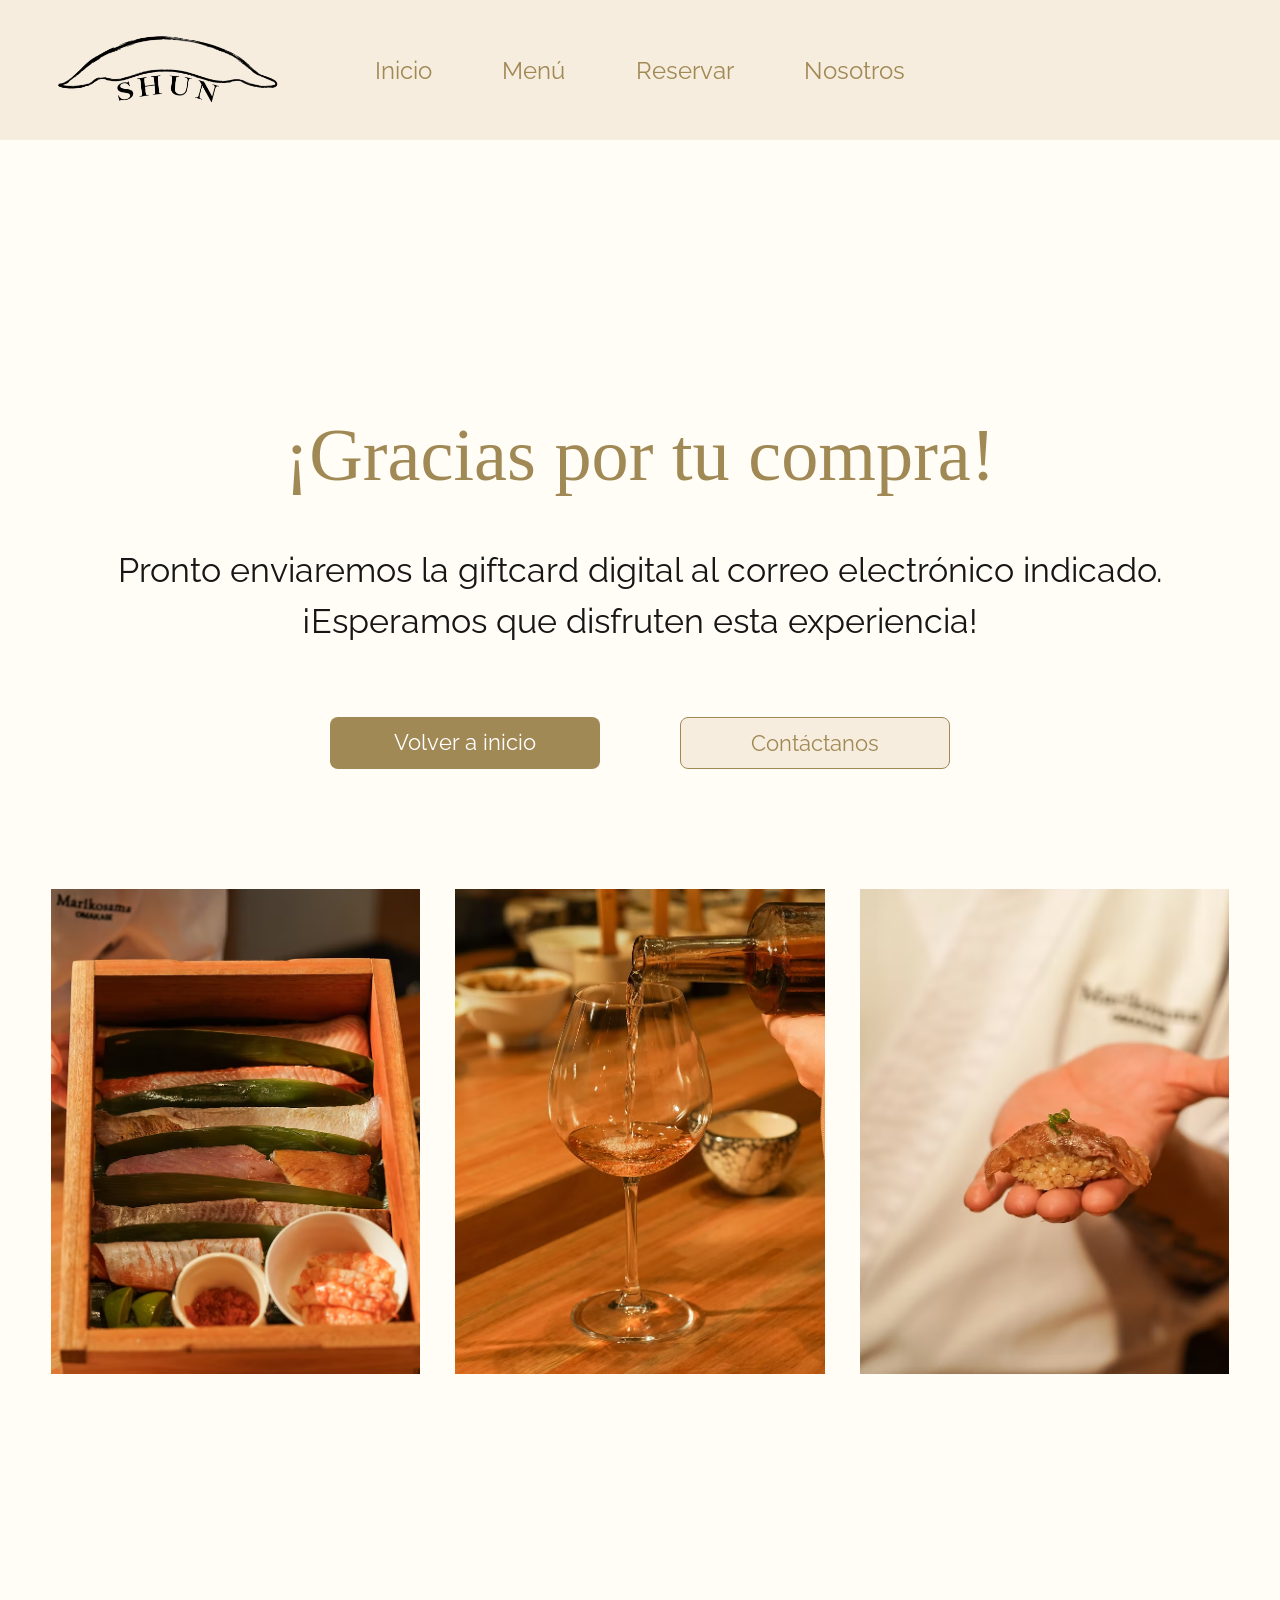
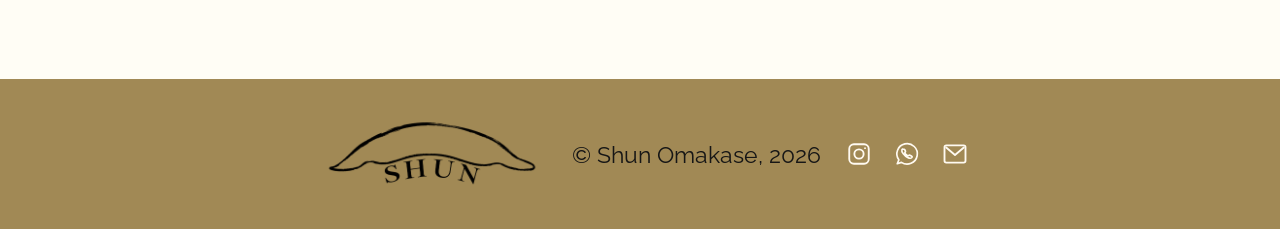
==== confirmacion-compra.html @ 1c57bcb2 "Add files via upload" ====
<!DOCTYPE html>
<html lang="es">
<head>
  <meta charset="UTF-8">
  <meta name="viewport" content="width=device-width, initial-scale=1.0">
  <title>Shun Omakase | Compra confirmada</title>
  <link rel="preconnect" href="https://fonts.googleapis.com">
  <link rel="preconnect" href="https://fonts.gstatic.com" crossorigin>
  <link href="https://fonts.googleapis.com/css2?family=Corinthia:wght@400;700&amp;family=Raleway:wght@400;500;600;700&amp;display=swap" rel="stylesheet">
  <link rel="stylesheet" href="estilos.css">
  <script src="interacciones.js" defer></script>
</head>
<body>
  <header class="encabezado-sitio">
    <div class="contenido-encabezado">
      <a class="marca" href="index.html" aria-label="Shun Omakase, ir al inicio"><img src="imagenes/logo.png" alt="Shun Omakase"></a>
      <button class="boton-menu" type="button" aria-label="Abrir menú" aria-controls="menu-principal" aria-expanded="false"><span></span><span></span><span></span></button>
      <nav class="navegacion-principal" id="menu-principal" aria-label="Navegación principal">
        <ul>
          <li><a href="index.html">Inicio</a></li>
          <li><a href="menu.html">Menú</a></li>
          <li><a href="reservar.html">Reservar</a></li>
          <li><a href="nosotros.html">Nosotros</a></li>
        </ul>
      </nav>
    </div>
  </header>

  <main>
    <section class="seccion-confirmacion" aria-labelledby="titulo-confirmacion">
      <h1 id="titulo-confirmacion">¡Gracias por tu compra!</h1>
      <p>Pronto enviaremos la giftcard digital al correo electrónico indicado.<br>¡Esperamos que disfruten esta experiencia!</p>
      <div class="acciones-confirmacion">
        <a class="boton" href="index.html">Volver a inicio</a>
        <a class="boton boton-contorno" href="index.html#contacto">Contáctanos</a>
      </div>
      <div class="galeria-confirmacion" aria-label="Imágenes de la experiencia Shun Omakase">
        <img src="imagenes/compra-1.png" alt="Selección de piezas de sushi en una caja de madera" loading="lazy">
        <img src="imagenes/compra-2.png" alt="Una bebida servida en una copa" loading="lazy">
        <img src="imagenes/compra-3.png" alt="Un itamae presenta una pieza de sushi" loading="lazy">
      </div>
    </section>
  </main>

  <footer class="pie-sitio">
    <div class="contenido-pie">
      <a href="index.html" aria-label="Shun Omakase, ir al inicio"><img class="logo-pie" src="imagenes/logo.png" alt="Shun Omakase"></a>
      <p>© Shun Omakase, 2026</p>
      <div class="enlaces-redes" aria-label="Contacto y redes">
        <span title="Instagram"><img src="imagenes/instagram.svg" alt="Instagram"></span>
        <a href="https://wa.me/541165927291" target="_blank" rel="noopener noreferrer" aria-label="Escribir por WhatsApp"><img src="imagenes/whatsapp.svg" alt=""></a>
        <a href="mailto:hola@shunomakase.com" aria-label="Enviar un correo"><img src="imagenes/correo.svg" alt=""></a>
      </div>
    </div>
  </footer>
</body>
</html>
---- estilos.css ----
/* Colores, tipografías y reglas compartidas */
:root {
  --fondo: #fffdf5;
  --fondo-encabezado: #f6edde;
  --fondo-tarjeta: #faf4e9;
  --dorado: #a18955;
  --texto-oscuro: #161616;
  --linea: #e9ddc9;
}

* { box-sizing: border-box; }
html { scroll-behavior: smooth; }
body { margin: 0; background: var(--fondo); color: var(--texto-oscuro); font-family: "Raleway", Arial, sans-serif; }
img { display: block; max-width: 100%; }
a { color: inherit; text-decoration: none; }
h1, h2, p { margin: 0; }
button, input, textarea { font: inherit; }
button { cursor: pointer; }
p { text-wrap: pretty; }
.palabra-manuscrita { color: var(--dorado); font-family: "Corinthia", cursive; font-weight: 400; }
.descripcion-celular, .texto-menu-celular, .texto-reserva-celular { display: none; }

/* Encabezado */
.encabezado-sitio { position: relative; z-index: 5; height: 140px; background: var(--fondo-encabezado); }
.contenido-encabezado { width: min(1360px, calc(100% - 80px)); height: 100%; margin: auto; display: grid; grid-template-columns: 290px 1fr 290px; align-items: center; }
.marca { display: block; width: 250px; }
.marca img { width: 100%; height: 135px; object-fit: contain; }
.navegacion-principal { grid-column: 2; }
.navegacion-principal ul { display: flex; justify-content: center; gap: clamp(32px, 5.5vw, 100px); list-style: none; padding: 0; margin: 0; }
.navegacion-principal a { color: var(--dorado); font-size: 24px; white-space: nowrap; }
.navegacion-principal a[aria-current="page"] { font-weight: 700; }
.navegacion-principal a:hover, .datos-ubicacion a:hover { text-decoration: underline; }
.boton-menu { display: none; }

/* Portadas: las cuatro imágenes conservan su proporción 1440 × 379 */
.portada-fotografica { height: min(379px, 26.32vw); display: flex; align-items: center; background-size: cover; background-repeat: no-repeat; background-position: center bottom; }
.portada-inicio { justify-content: center; background-image: url("imagenes/portada-inicio.png"); }
.portada-menu { background-image: url("imagenes/portada-menu.png"); }
.portada-reservar { justify-content: center; background-image: url("imagenes/portada-reservar.png"); }
.portada-nosotros { background-image: url("imagenes/portada-nosotros.png"); }
.portada-inicio h1, .texto-portada { color: var(--dorado); font-family: Georgia, serif; font-weight: 400; line-height: 1.15; }
.portada-inicio h1 { font-size: clamp(30px, 3.5vw, 50px); text-align: center; }
.portada-inicio .texto-pequeno { font-size: .65em; }
.resaltado { padding: 0 7px; background: var(--fondo-encabezado); -webkit-box-decoration-break: clone; box-decoration-break: clone; }
.linea-portada .resaltado { display: inline-block; padding: .02em .14em .08em; line-height: 1.05; }
.texto-portada { width: 100%; padding: 0 clamp(30px, 4.2vw, 60px); font-size: clamp(28px, 3.45vw, 50px); }
.linea-portada { display: block; margin-bottom: .18em; }
.linea-portada:last-child { margin-bottom: 0; }
.portada-reservar .texto-portada { text-align: center; }

/* Botones y recuadros compartidos */
.boton, .boton-enviar, .boton-comprar { display: inline-block; border: 0; border-radius: 8px; padding: 12px 28px; background: var(--dorado); color: #fff; text-align: center; font-size: 22px; white-space: nowrap; transition: opacity .2s; }
.boton:hover, .boton-enviar:hover, .boton-comprar:hover { opacity: .88; }
:focus-visible { outline: 3px solid #5c4625; outline-offset: 3px; }
.recuadro { display: flex; align-items: center; justify-content: space-between; gap: 26px; padding: 13px 27px; border: 1px solid #b7a27b; background: #fcf5e9; color: var(--dorado); font-size: 26px; }
.recuadro p { white-space: nowrap; }
.recuadro .boton { min-width: 210px; padding: 8px 20px; }

/* Inicio: texto y video */
.seccion-presentacion { padding: 110px clamp(24px, 5vw, 72px) 115px; border-bottom: 1px solid var(--linea); }
.distribucion-presentacion { max-width: 1190px; margin: auto; display: grid; grid-template-columns: minmax(0, 1fr) minmax(0, 575px); gap: clamp(40px, 6vw, 90px); align-items: center; }
.texto-presentacion { text-align: center; }
.texto-presentacion h2 { font-size: 36px; font-weight: 400; line-height: 1.15; }
.texto-presentacion h2 > span { display: block; }
.texto-presentacion .palabra-manuscrita { font-size: 75px; }
.texto-presentacion .palabra-manuscrita, .titulo-definicion .palabra-manuscrita, .datos-reserva .palabra-manuscrita, .invitacion-regalo .palabra-manuscrita { display: inline-block; line-height: .8; vertical-align: baseline; }
.texto-presentacion .boton { margin-top: 45px; min-width: 225px; }
.video-presentacion { display: block; width: 100%; aspect-ratio: 464 / 624; object-fit: cover; border: 2px solid #b7a27b; background: #9e775c; }

/* Inicio: definición y mapa */
.seccion-definicion { padding: 84px clamp(24px, 6vw, 90px) 76px; border-bottom: 1px solid var(--linea); text-align: center; }
.ancho-contenido { max-width: 1050px; margin: auto; }
.titulo-definicion { font: 400 37px/1.25 Georgia, serif; }
.titulo-definicion .palabra-manuscrita { font-size: 88px; }
.texto-definicion { margin-top: 30px; font-size: 20px; line-height: 1.7; }
.texto-definicion p + p { margin-top: 22px; }
.seccion-definicion .boton { margin-top: 45px; min-width: 155px; }
.seccion-ubicacion { padding: 100px clamp(24px, 6vw, 90px) 105px; }
.distribucion-ubicacion { max-width: 1080px; margin: auto; display: grid; grid-template-columns: minmax(0, 650px) minmax(260px, 1fr); align-items: center; gap: 60px; }
.distribucion-ubicacion iframe { display: block; width: 100%; aspect-ratio: 1.18; border: 1px solid #c3a36c; }
.datos-ubicacion h2 { margin-bottom: 27px; font-size: 70px; line-height: .85; white-space: nowrap; }
.datos-ubicacion p { margin: 26px 0; font-size: 18px; line-height: 1.35; }

/* Menú: tarjetas más compactas que el mockup */
.seccion-platos { padding: 70px clamp(26px, 7vw, 110px) 100px; }
.lista-platos { max-width: 1120px; margin: auto; }
.tarjeta-plato { display: grid; grid-template-columns: 220px minmax(0, 1fr); align-items: center; gap: 34px; min-height: 235px; padding: 16px 28px; margin-bottom: 24px; border: 1px solid var(--linea); border-radius: 24px; background: var(--fondo-tarjeta); }
.tarjeta-plato img { width: 220px; height: 200px; object-fit: contain; }
.tarjeta-plato p { font-size: 20px; line-height: 1.42; }
.alergenos { color: var(--dorado); font-size: .9em; }
.alergenos strong { font-weight: 700; }
.cierre-menu { max-width: 850px; margin: 70px auto 0; text-align: center; }
.cierre-menu > p { font-size: 25px; line-height: 1.45; }
.recuadro-menu { max-width: 690px; margin: 46px auto 0; }

/* Reservas */
.seccion-reserva { padding: 74px 24px 40px; }
.datos-reserva { text-align: center; }
.datos-reserva h2 { font-size: 40px; font-weight: 400; }
.datos-reserva .palabra-manuscrita { font-size: 88px; }
.datos-reserva p { font-size: 30px; line-height: 1.16; }
.datos-reserva p span, .datos-reserva .dias-reserva, .precio-reserva strong { color: var(--dorado); }
.datos-reserva .dias-reserva { margin: 20px 0 2px; font-size: 34px; font-weight: 600; }
.datos-reserva .precio-reserva { margin-top: 27px; font-size: 34px; }
.datos-reserva .incluye-reserva { font-size: 19px; }
.formulario-reserva { width: min(840px, 100%); margin: 60px auto 0; padding: 30px 42px 38px; border: 2px solid var(--linea); background: #fffaf1; }
.formulario-reserva label { display: block; margin: 9px 0 10px; color: var(--dorado); font-size: 24px; }
.formulario-reserva input, .formulario-reserva select, .formulario-reserva textarea, .formulario-giftcard input:not(.opcion-oculta), .formulario-giftcard textarea { display: block; width: 100%; border: 0; border-radius: 5px; background: #eae9e6; color: var(--texto-oscuro); }
.formulario-reserva input, .formulario-reserva select { height: 54px; padding: 10px 24px; margin-bottom: 14px; font-size: 19px; }
.formulario-reserva input[readonly] { cursor: pointer; }
.formulario-reserva .selector-fecha input { padding-right: 48px; background-image: url("imagenes/calendario.svg"); background-repeat: no-repeat; background-position: right 18px center; background-size: 21px; }
.campos-turno { display: grid; grid-template-columns: repeat(2, minmax(0, 1fr)); gap: 24px; }
.selector-fecha { position: relative; }
.calendario-reserva[hidden], .error-fecha[hidden] { display: none; }
.calendario-reserva { position: absolute; z-index: 8; top: calc(100% - 5px); left: 0; width: min(330px, calc(100vw - 64px)); padding: 16px; border: 1px solid var(--dorado); border-radius: 7px; background: var(--fondo); box-shadow: 0 8px 22px #0003; }
.cabecera-calendario { display: flex; align-items: center; justify-content: space-between; margin-bottom: 13px; color: var(--dorado); font-size: 18px; text-transform: capitalize; }
.cabecera-calendario button { width: 35px; height: 35px; border: 1px solid var(--linea); border-radius: 5px; background: var(--fondo-encabezado); color: var(--dorado); font-size: 25px; }
.cabecera-calendario button:disabled { opacity: .35; cursor: default; }
.dias-semana, .dias-calendario { display: grid; grid-template-columns: repeat(7, minmax(0, 1fr)); gap: 3px; text-align: center; }
.dias-semana { margin-bottom: 5px; color: var(--dorado); font-size: 13px; }
.dias-calendario button { aspect-ratio: 1; padding: 0; border: 1px solid transparent; border-radius: 4px; background: var(--fondo-encabezado); color: var(--texto-oscuro); font-size: 15px; }
.dias-calendario button:not(:disabled):hover, .dias-calendario button[aria-pressed="true"] { background: var(--dorado); color: #fff; }
.dias-calendario button:disabled { background: transparent; color: #aaa; cursor: default; }
.ayuda-oculta { position: absolute; width: 1px; height: 1px; padding: 0; margin: -1px; overflow: hidden; clip: rect(0, 0, 0, 0); white-space: nowrap; border: 0; }
.error-fecha { margin: 4px 0 10px; color: #953b32; font-size: 15px; }
.formulario-reserva textarea { min-height: 180px; padding: 12px 24px; font-size: 19px; resize: vertical; }
.ayuda-restricciones { margin-top: 8px; color: var(--dorado); font-size: 16px; }
input::placeholder, textarea::placeholder { color: #99999c; font-style: italic; }
.boton-enviar { display: block; min-width: 210px; margin: 34px auto 0; cursor: pointer; }
.notas-reserva { padding: 45px 24px 65px; }
.contenido-notas { max-width: 900px; margin: auto; }
.contenido-notas h2 { margin-bottom: 25px; color: var(--dorado); font-size: 36px; font-weight: 500; }
.contenido-notas ul { padding-left: 32px; margin: 0; font-size: 26px; line-height: 1.55; }
.contenido-notas li { margin-bottom: 8px; }
.contenido-notas li span { color: var(--dorado); }
.invitacion-regalo { padding: 100px 24px 150px; border-top: 1px solid var(--linea); text-align: center; }
.invitacion-regalo h2 { font-size: 36px; font-weight: 400; }
.invitacion-regalo .palabra-manuscrita { font-size: 77px; }
.invitacion-regalo p { margin: 24px 0 54px; font-size: 29px; }

/* Nuestro staff */
.seccion-equipo { padding: 75px clamp(28px, 7vw, 100px) 80px; }
.contenido-equipo { max-width: 1060px; margin: auto; }
.integrante-equipo { display: grid; grid-template-columns: 280px minmax(0, 1fr); gap: 32px; align-items: center; margin-bottom: 65px; }
.integrante-equipo img { width: 280px; height: 280px; border: 3px solid var(--dorado); border-radius: 50%; object-fit: cover; object-position: center 28%; }
.integrante-equipo h2 { color: var(--dorado); font-size: 27px; font-weight: 700; }
.integrante-equipo h2 small { font-size: 21px; font-weight: 500; }
.integrante-equipo p { font-size: 21px; line-height: 1.36; }
.recuadro-equipo { max-width: 606px; margin: 0 auto; }

/* Gift cards digitales */
.seccion-giftcards { padding: 140px clamp(25px, 5vw, 70px) 138px; }
.distribucion-giftcards { max-width: 1250px; margin: auto; display: grid; grid-template-columns: minmax(0, .44fr) minmax(0, .56fr); align-items: stretch; gap: 32px; }
.foto-giftcard { width: 100%; height: 100%; max-height: 1280px; object-fit: cover; object-position: center center; border: 2px solid #b7a27b; }
.contenido-giftcard h1 { margin-bottom: 34px; font-size: 36px; font-weight: 400; line-height: 1.15; text-wrap: pretty; }
.formulario-giftcard fieldset { min-width: 0; padding: 0; border: 0; }
.formulario-giftcard legend, .formulario-giftcard > label, .campos-entrega label { display: block; margin-bottom: 15px; color: var(--dorado); font: 400 31px/1.15 Georgia, serif; }
.grupo-opciones { margin: 0 0 45px; }
.opciones-valor, .opciones-destinatario { display: flex; flex-wrap: wrap; gap: 16px 22px; }
.opciones-valor label, .opciones-destinatario label { display: inline-flex; min-height: 58px; align-items: center; justify-content: center; padding: 9px 22px; border: 1px solid var(--dorado); background: var(--fondo-encabezado); font-size: 23px; text-align: center; cursor: pointer; }
.opciones-destinatario label { min-width: 260px; }
.opcion-oculta { position: absolute; width: 1px; height: 1px; overflow: hidden; clip-path: inset(50%); }
.opcion-oculta:checked + label { background: var(--dorado); color: #fff; }
.opcion-oculta:focus-visible + label { outline: 3px solid #5c4625; outline-offset: 3px; }
.formulario-giftcard > label { margin-top: 42px; }
.formulario-giftcard input:not(.opcion-oculta) { height: 54px; padding: 10px 25px; font-size: 20px; }
.campos-entrega { display: grid; grid-template-columns: 1fr 1fr; gap: 38px; margin-top: 54px; }
.campos-entrega input { max-width: 260px; }
.formulario-giftcard textarea { min-height: 156px; padding: 16px 25px; font-size: 20px; resize: vertical; }
.aclaracion-giftcard { margin: 13px 0 27px; font-size: 18px; }
.boton-comprar { width: 100%; cursor: pointer; }

/* Pantallas de confirmación */
.seccion-confirmacion { max-width: 1330px; margin: auto; padding: 275px clamp(25px, 4vw, 60px) 305px; text-align: center; }
.seccion-confirmacion h1 { color: var(--dorado); font: 400 clamp(50px, 5.8vw, 82px)/1.1 Georgia, serif; }
.seccion-confirmacion > p { margin: 48px 0 0; font-size: 34px; line-height: 1.5; }
.acciones-confirmacion { display: flex; justify-content: center; flex-wrap: wrap; gap: 80px; margin-top: 200px; }
.seccion-confirmacion > p + .acciones-confirmacion { margin-top: 70px; }
.acciones-confirmacion .boton { min-width: 270px; }
.boton-contorno { border: 1px solid var(--dorado); background: var(--fondo-encabezado); color: var(--dorado); }
.galeria-confirmacion { display: grid; grid-template-columns: repeat(3, minmax(0, 1fr)); gap: 35px; max-width: 1240px; margin: 120px auto 0; }
.galeria-confirmacion img { width: 100%; aspect-ratio: 0.76; object-fit: cover; }

/* Pie de página */
.pie-sitio { background: var(--dorado); }
.contenido-pie { min-height: 140px; padding: 16px 25px; display: flex; justify-content: center; align-items: center; gap: 25px; }
.logo-pie { width: 235px; }
.contenido-pie p { white-space: nowrap; font-size: 23px; }
.enlaces-redes { display: flex; align-items: center; gap: 22px; }
.enlaces-redes img { width: 26px; height: 26px; }

@media (max-width: 1100px) {
  .contenido-encabezado { width: calc(100% - 48px); grid-template-columns: 210px 1fr; }
  .marca { width: 200px; }
  .navegacion-principal ul { gap: clamp(20px, 4vw, 42px); }
  .navegacion-principal a { font-size: 20px; }
  .texto-presentacion h2 { font-size: 29px; }
  .texto-presentacion .palabra-manuscrita { font-size: 60px; }
  .distribucion-ubicacion { grid-template-columns: 1fr 1fr; gap: 35px; }
  .datos-ubicacion h2 { font-size: 55px; }
  .tarjeta-plato { grid-template-columns: 185px minmax(0, 1fr); }
  .tarjeta-plato img { width: 185px; height: 170px; }
  .tarjeta-plato p { font-size: 18px; }
  .integrante-equipo { grid-template-columns: 235px minmax(0, 1fr); gap: 26px; }
  .integrante-equipo img { width: 235px; height: 235px; }
  .integrante-equipo h2 { font-size: 23px; }
  .integrante-equipo h2 small { font-size: 18px; }
  .integrante-equipo p { font-size: 18px; }
  .formulario-giftcard legend, .formulario-giftcard > label, .campos-entrega label { font-size: 25px; }
  .opciones-valor label, .opciones-destinatario label { font-size: 18px; }
  .opciones-destinatario label { min-width: 190px; }
  .seccion-confirmacion > p { font-size: 28px; }
}

@media (max-width: 800px) {
  .encabezado-sitio { height: 64px; }
  .contenido-encabezado { width: calc(100% - 36px); display: flex; justify-content: space-between; }
  .marca { width: 126px; }
  .marca img { height: 60px; }
  .boton-menu { display: flex; flex-direction: column; justify-content: center; gap: 7px; width: 38px; height: 42px; border: 0; padding: 0; background: transparent; }
  .boton-menu span { display: block; width: 28px; height: 2px; background: var(--dorado); }
  .navegacion-principal { display: none; position: absolute; top: 64px; left: 0; width: 100%; background: var(--fondo-encabezado); box-shadow: 0 8px 16px #0002; }
  .navegacion-principal.abierto { display: block; }
  .navegacion-principal ul { display: block; }
  .navegacion-principal a { display: block; padding: 14px 20px; text-align: center; font-size: 18px; }
  .portada-fotografica { height: 210px; }
  .texto-portada { padding: 0 20px; font-size: clamp(22px, 3.55vw, 32px); }
  .portada-reservar .texto-portada { font-size: clamp(20px, 3.2vw, 28px); }
  .portada-inicio h1 { font-size: clamp(24px, 4vw, 34px); }
  .seccion-presentacion { padding: 70px 26px; }
  .distribucion-presentacion { grid-template-columns: 1fr 1fr; gap: 28px; }
  .texto-presentacion h2 { font-size: 24px; }
  .texto-presentacion .palabra-manuscrita { font-size: 50px; }
  .texto-presentacion .boton { min-width: 0; margin-top: 30px; }
  .boton { font-size: 18px; }
  .titulo-definicion { font-size: 29px; }
  .titulo-definicion .palabra-manuscrita { font-size: 66px; }
  .texto-definicion { font-size: 18px; }
  .distribucion-ubicacion { grid-template-columns: 1fr; max-width: 620px; }
  .datos-ubicacion { text-align: center; }
  .datos-ubicacion h2 { white-space: normal; }
  .tarjeta-plato { min-height: 190px; padding: 14px 22px; margin-bottom: 20px; }
  .tarjeta-plato img { height: 160px; }
  .tarjeta-plato p { font-size: 16px; }
  .cierre-menu > p { font-size: 19px; }
  .recuadro { font-size: 20px; }
  .recuadro .boton { min-width: 135px; }
  .datos-reserva h2 { font-size: 31px; }
  .datos-reserva .palabra-manuscrita { font-size: 65px; }
  .datos-reserva p { font-size: 24px; }
  .datos-reserva .dias-reserva, .datos-reserva .precio-reserva { font-size: 26px; }
  .contenido-notas h2 { font-size: 28px; }
  .contenido-notas ul { font-size: 20px; }
  .invitacion-regalo h2 { font-size: 28px; }
  .invitacion-regalo .palabra-manuscrita { font-size: 58px; }
  .invitacion-regalo p { font-size: 22px; }
  .seccion-giftcards { padding: 70px 28px; }
  .distribucion-giftcards { grid-template-columns: 1fr 1.1fr; gap: 24px; }
  .contenido-giftcard h1 { font-size: 26px; }
  .salto-escritorio { display: none; }
  .grupo-opciones { margin-bottom: 26px; }
  .formulario-giftcard > label { margin-top: 26px; }
  .opciones-valor, .opciones-destinatario { gap: 8px; }
  .opciones-valor label, .opciones-destinatario label { min-height: 42px; padding: 7px 10px; font-size: 14px; }
  .opciones-destinatario label { min-width: 0; }
  .campos-entrega { gap: 16px; margin-top: 27px; }
  .formulario-giftcard legend, .formulario-giftcard > label, .campos-entrega label { font-size: 19px; }
  .formulario-giftcard input:not(.opcion-oculta) { height: 42px; }
  .seccion-confirmacion { padding: 150px 26px 150px; }
  .acciones-confirmacion { margin-top: 100px; gap: 25px; }
  .seccion-confirmacion > p + .acciones-confirmacion { margin-top: 55px; }
  .galeria-confirmacion { gap: 18px; margin-top: 90px; }
  .acciones-confirmacion .boton { min-width: 190px; }
  .contenido-pie { min-height: 110px; }
  .logo-pie { width: 170px; }
  .contenido-pie p { font-size: 17px; }
  .enlaces-redes { gap: 12px; }
  .enlaces-redes img { width: 20px; height: 20px; }
}

@media (max-width: 700px) {
  .texto-menu-escritorio, .texto-reserva-escritorio { display: none; }
  .texto-menu-celular, .texto-reserva-celular { display: block; }
  .portada-menu { background-position: right center; }
  .portada-menu .texto-portada { max-width: 78%; }
}

@media (max-width: 600px) {
  .portada-fotografica { height: 150px; }
  .portada-inicio { background-position: center bottom; }
  .portada-menu { background-position: right bottom; }
  .portada-reservar { background-position: 40% bottom; }
  .portada-nosotros { background-position: right bottom; }
  .portada-inicio h1 { font-size: clamp(17px, 5vw, 24px); }
  .texto-portada { padding: 0 16px; font-size: clamp(14px, 3.7vw, 20px); }
  .portada-menu .texto-portada { max-width: 80%; }
  .portada-nosotros .texto-portada { font-size: clamp(12px, 3.5vw, 18px); }
  .portada-reservar .texto-portada { font-size: clamp(13px, 3.5vw, 18px); }
  .texto-menu-escritorio, .texto-reserva-escritorio, .descripcion-escritorio { display: none; }
  .texto-menu-celular, .texto-reserva-celular { display: block; }
  .descripcion-celular { display: inline; }
  .linea-portada { margin-bottom: 5px; }
  .resaltado { padding: 0 4px; }
  .seccion-presentacion { padding: 50px 25px 60px; }
  .distribucion-presentacion { grid-template-columns: 1fr; max-width: 470px; gap: 34px; }
  .texto-presentacion h2 { font-size: 25px; }
  .texto-presentacion .palabra-manuscrita { font-size: 56px; }
  .texto-presentacion .boton { margin-top: 24px; }
  .video-presentacion { width: min(100%, 390px); margin: auto; }
  .seccion-definicion { padding: 50px 26px 55px; }
  .titulo-definicion { font-size: 22px; }
  .titulo-definicion .palabra-manuscrita { font-size: 50px; }
  .texto-definicion { margin-top: 25px; font-size: 15px; line-height: 1.58; }
  .texto-definicion p + p { margin-top: 18px; }
  .seccion-definicion .boton { margin-top: 30px; }
  .seccion-ubicacion { padding: 55px 26px 70px; }
  .distribucion-ubicacion iframe { aspect-ratio: 1.25; }
  .datos-ubicacion h2 { font-size: 56px; }
  .datos-ubicacion p { margin: 15px 0; font-size: 15px; }
  .seccion-platos { padding: 45px 25px 65px; }
  .tarjeta-plato { display: flex; flex-direction: column; gap: 12px; padding: 20px 18px; min-height: 0; margin-bottom: 18px; }
  .tarjeta-plato img { width: 180px; height: 145px; }
  .tarjeta-plato p { font-size: 14px; line-height: 1.45; text-align: center; }
  .cierre-menu { margin-top: 44px; }
  .cierre-menu > p { font-size: 16px; }
  .cierre-menu > p br { display: none; }
  .recuadro { justify-content: center; gap: 12px; padding: 8px 12px; font-size: 13px; }
  .recuadro p { white-space: nowrap; }
  .recuadro .boton { min-width: 0; padding: 7px 13px; font-size: 12px; }
  .recuadro-menu { margin-top: 30px; }
  .seccion-reserva { padding: 48px 24px 20px; }
  .datos-reserva h2 { font-size: 25px; }
  .datos-reserva .palabra-manuscrita { font-size: 55px; }
  .datos-reserva p { font-size: 18px; }
  .datos-reserva .dias-reserva { margin-top: 12px; font-size: 20px; }
  .datos-reserva .precio-reserva { margin-top: 16px; font-size: 21px; }
  .datos-reserva .incluye-reserva { font-size: 12px; }
  .formulario-reserva { margin-top: 38px; padding: 21px 18px 25px; }
  .formulario-reserva label { margin: 8px 0 6px; font-size: 15px; line-height: 1.3; }
  .formulario-reserva input, .formulario-reserva select { height: 40px; padding: 8px 12px; font-size: 14px; }
  .campos-turno { grid-template-columns: 1fr; gap: 0; }
  .calendario-reserva { top: calc(100% - 5px); }
  .formulario-reserva textarea { min-height: 105px; padding: 10px 12px; font-size: 14px; }
  .ayuda-restricciones { font-size: 12px; }
  .boton-enviar { min-width: 120px; padding: 8px 20px; margin-top: 20px; font-size: 15px; }
  .notas-reserva { padding: 35px 30px 45px; }
  .contenido-notas h2 { font-size: 22px; }
  .contenido-notas ul { font-size: 15px; line-height: 1.45; }
  .invitacion-regalo { padding: 65px 25px 80px; }
  .invitacion-regalo h2 { font-size: 22px; }
  .invitacion-regalo .palabra-manuscrita { font-size: 48px; }
  .invitacion-regalo p { margin: 18px 0 30px; font-size: 17px; }
  .seccion-equipo { padding: 60px 28px 70px; }
  .integrante-equipo { display: flex; flex-direction: column; gap: 16px; margin-bottom: 45px; text-align: center; }
  .integrante-equipo img { width: 175px; height: 175px; }
  .integrante-equipo h2 { font-size: 19px; }
  .integrante-equipo h2 small { font-size: 15px; }
  .integrante-equipo p { margin-top: 8px; font-size: 14px; line-height: 1.42; }
  .integrante-equipo p br { display: none; }
  .seccion-giftcards { padding: 45px 25px 70px; }
  .distribucion-giftcards { display: block; }
  .foto-giftcard { width: min(100%, 470px); height: min(110vw, 450px); margin: 0 auto 35px; object-position: center 70%; }
  .contenido-giftcard h1 { margin-bottom: 30px; font-size: 24px; }
  .formulario-giftcard legend, .formulario-giftcard > label, .campos-entrega label { font-size: 22px; }
  .grupo-opciones { margin-bottom: 29px; }
  .opciones-valor, .opciones-destinatario { gap: 9px; }
  .opciones-valor label, .opciones-destinatario label { min-height: 42px; font-size: 14px; padding: 7px 10px; }
  .formulario-giftcard > label { margin-top: 27px; }
  .formulario-giftcard input:not(.opcion-oculta) { height: 42px; padding: 8px 13px; font-size: 15px; }
  .campos-entrega { gap: 12px; }
  .campos-entrega label { min-height: 48px; }
  .formulario-giftcard textarea { min-height: 105px; padding: 11px 13px; font-size: 15px; }
  .aclaracion-giftcard { font-size: 13px; }
  .boton-comprar { padding: 10px; font-size: 16px; }
  .seccion-confirmacion { padding: 115px 23px 125px; }
  .seccion-confirmacion h1 { font-size: clamp(34px, 8vw, 49px); }
  .seccion-confirmacion > p { margin-top: 32px; font-size: 18px; }
  .acciones-confirmacion, .seccion-confirmacion > p + .acciones-confirmacion { gap: 13px; margin-top: 70px; }
  .acciones-confirmacion .boton { min-width: 145px; padding: 10px 15px; font-size: 14px; }
  .galeria-confirmacion { grid-auto-flow: column; grid-auto-columns: min(73vw, 310px); grid-template-columns: none; gap: 14px; overflow-x: auto; margin-top: 70px; padding-bottom: 12px; scroll-snap-type: x mandatory; }
  .galeria-confirmacion img { scroll-snap-align: center; }
  .contenido-pie { min-height: 95px; gap: 10px; padding: 14px 12px; }
  .logo-pie { width: 95px; }
  .contenido-pie p { font-size: 11px; }
  .enlaces-redes { gap: 7px; }
  .enlaces-redes img { width: 14px; height: 14px; }
}

@media (max-width: 380px) {
  .portada-fotografica { height: 135px; }
  .portada-menu .texto-portada { max-width: 84%; font-size: 13px; }
  .portada-nosotros .texto-portada { font-size: 12px; }
  .recuadro { font-size: 11px; gap: 8px; }
  .recuadro .boton { font-size: 11px; padding: 6px 10px; }
  .opciones-valor label { font-size: 13px; }
  .contenido-pie { gap: 7px; }
  .logo-pie { width: 82px; }
  .contenido-pie p { font-size: 10px; }
  .enlaces-redes img { width: 12px; height: 12px; }
}
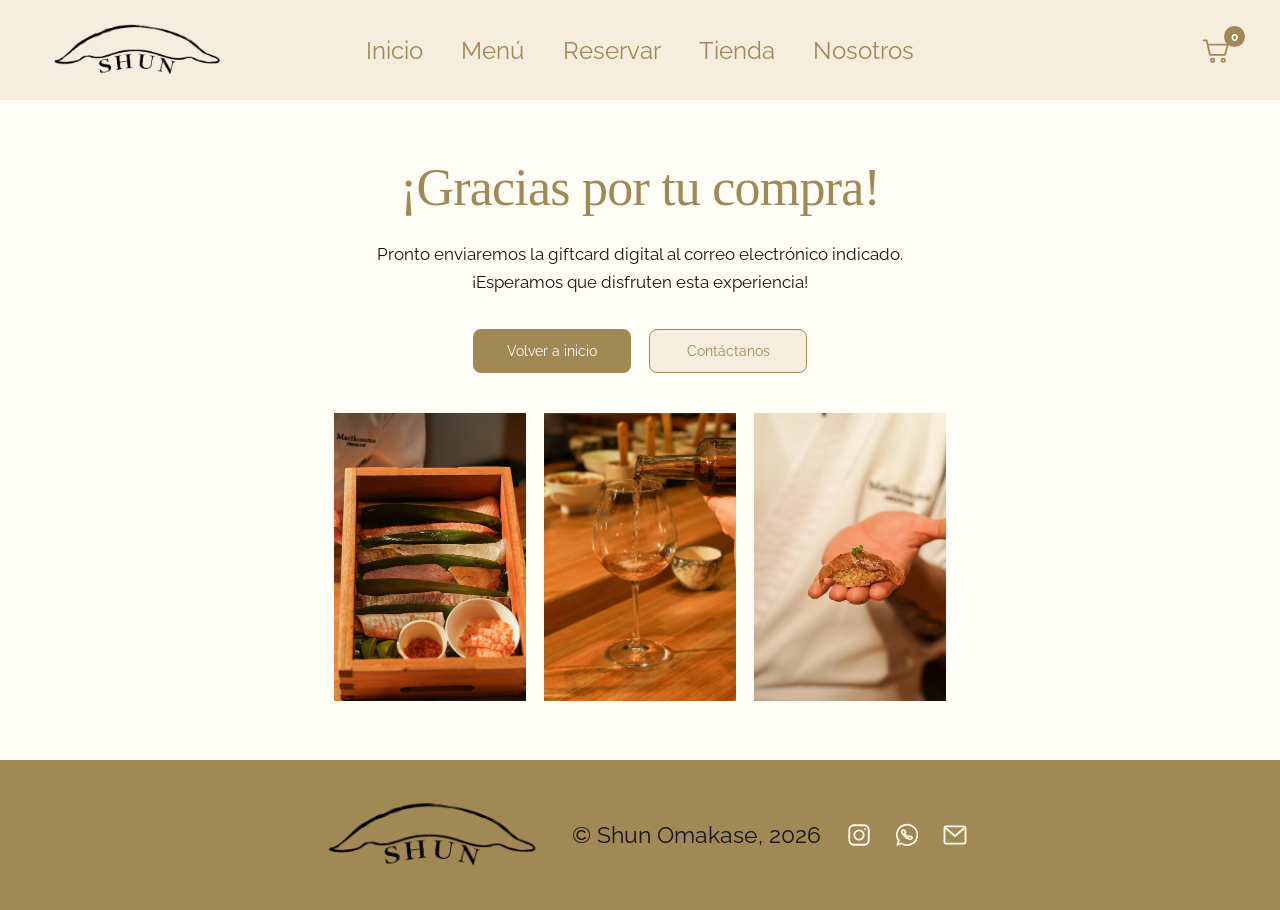
==== commit 88d287f9: "Add files via upload" ====
--- a/confirmacion-compra.html
+++ b/confirmacion-compra.html
@@ -10,34 +10,41 @@
   <link rel="stylesheet" href="estilos.css">
   <script src="interacciones.js" defer></script>
 </head>
-<body>
+<body class="pagina-confirmacion">
   <header class="encabezado-sitio">
     <div class="contenido-encabezado">
       <a class="marca" href="index.html" aria-label="Shun Omakase, ir al inicio"><img src="imagenes/logo.png" alt="Shun Omakase"></a>
-      <button class="boton-menu" type="button" aria-label="Abrir menú" aria-controls="menu-principal" aria-expanded="false"><span></span><span></span><span></span></button>
       <nav class="navegacion-principal" id="menu-principal" aria-label="Navegación principal">
         <ul>
           <li><a href="index.html">Inicio</a></li>
           <li><a href="menu.html">Menú</a></li>
           <li><a href="reservar.html">Reservar</a></li>
+          <li><a href="tienda.html">Tienda</a></li>
           <li><a href="nosotros.html">Nosotros</a></li>
         </ul>
       </nav>
+      <div class="acciones-encabezado">
+        <a class="enlace-carrito" href="carrito.html" aria-label="Carrito, 0 productos">
+          <svg viewBox="0 0 32 32" fill="none" stroke="currentColor" stroke-width="1.8" stroke-linecap="round" stroke-linejoin="round" aria-hidden="true" focusable="false"><path d="M2.5 5.5h3.4l3.3 15h15.5l3-10.5H7.2"/><circle cx="12" cy="26" r="1.7"/><circle cx="23" cy="26" r="1.7"/></svg>
+          <span class="contador-carrito" aria-hidden="true">0</span>
+        </a>
+        <button class="boton-menu" type="button" aria-label="Abrir menú" aria-controls="menu-principal" aria-expanded="false"><span></span><span></span><span></span></button>
+      </div>
     </div>
   </header>
 
   <main>
     <section class="seccion-confirmacion" aria-labelledby="titulo-confirmacion">
       <h1 id="titulo-confirmacion">¡Gracias por tu compra!</h1>
-      <p>Pronto enviaremos la giftcard digital al correo electrónico indicado.<br>¡Esperamos que disfruten esta experiencia!</p>
+      <p id="mensaje-confirmacion-compra">Pronto enviaremos la giftcard digital al correo electrónico indicado.<br>¡Esperamos que disfruten esta experiencia!</p>
       <div class="acciones-confirmacion">
         <a class="boton" href="index.html">Volver a inicio</a>
         <a class="boton boton-contorno" href="index.html#contacto">Contáctanos</a>
       </div>
       <div class="galeria-confirmacion" aria-label="Imágenes de la experiencia Shun Omakase">
-        <img src="imagenes/compra-1.png" alt="Selección de piezas de sushi en una caja de madera" loading="lazy">
-        <img src="imagenes/compra-2.png" alt="Una bebida servida en una copa" loading="lazy">
-        <img src="imagenes/compra-3.png" alt="Un itamae presenta una pieza de sushi" loading="lazy">
+        <img src="imagenes/compra-1.png" alt="Selección de piezas de sushi en una caja de madera" width="767" height="1151">
+        <img src="imagenes/compra-2.png" alt="Una bebida servida en una copa" width="769" height="1153">
+        <img src="imagenes/compra-3.png" alt="Un itamae presenta una pieza de sushi" width="766" height="1151">
       </div>
     </section>
   </main>
@@ -47,7 +54,7 @@
       <a href="index.html" aria-label="Shun Omakase, ir al inicio"><img class="logo-pie" src="imagenes/logo.png" alt="Shun Omakase"></a>
       <p>© Shun Omakase, 2026</p>
       <div class="enlaces-redes" aria-label="Contacto y redes">
-        <span title="Instagram"><img src="imagenes/instagram.svg" alt="Instagram"></span>
+        <a href="https://www.instagram.com/pf.faziorenata/" target="_blank" rel="noopener noreferrer" aria-label="Instagram de @pf.faziorenata"><img src="imagenes/instagram.svg" alt=""></a>
         <a href="https://wa.me/541165927291" target="_blank" rel="noopener noreferrer" aria-label="Escribir por WhatsApp"><img src="imagenes/whatsapp.svg" alt=""></a>
         <a href="mailto:hola@shunomakase.com" aria-label="Enviar un correo"><img src="imagenes/correo.svg" alt=""></a>
       </div>
--- a/estilos.css
+++ b/estilos.css
@@ -4,13 +4,17 @@
   --fondo-encabezado: #f6edde;
   --fondo-tarjeta: #faf4e9;
   --dorado: #a18955;
+  --dorado-suave: rgb(161 137 85 / 10%);
   --texto-oscuro: #161616;
   --linea: #e9ddc9;
+  --alto-encabezado: 100px;
 }
 
 * { box-sizing: border-box; }
-html { scroll-behavior: smooth; }
+html { scroll-behavior: smooth; scroll-padding-top: var(--alto-encabezado); }
 body { margin: 0; background: var(--fondo); color: var(--texto-oscuro); font-family: "Raleway", Arial, sans-serif; }
+.pagina-carrito { min-height: 100vh; display: flex; flex-direction: column; }
+.pagina-carrito main { flex: 1; }
 img { display: block; max-width: 100%; }
 a { color: inherit; text-decoration: none; }
 h1, h2, p { margin: 0; }
@@ -21,15 +25,20 @@
 .descripcion-celular, .texto-menu-celular, .texto-reserva-celular { display: none; }
 
 /* Encabezado */
-.encabezado-sitio { position: relative; z-index: 5; height: 140px; background: var(--fondo-encabezado); }
-.contenido-encabezado { width: min(1360px, calc(100% - 80px)); height: 100%; margin: auto; display: grid; grid-template-columns: 290px 1fr 290px; align-items: center; }
-.marca { display: block; width: 250px; }
-.marca img { width: 100%; height: 135px; object-fit: contain; }
+.encabezado-sitio { position: sticky; top: 0; z-index: 50; height: var(--alto-encabezado); background: var(--fondo-encabezado); }
+.contenido-encabezado { width: min(1360px, calc(100% - 80px)); height: 100%; margin: auto; display: grid; grid-template-columns: 190px minmax(0, 1fr) 190px; align-items: center; }
+.marca { display: block; width: 190px; }
+.marca img { width: 100%; height: 94px; object-fit: contain; }
 .navegacion-principal { grid-column: 2; }
-.navegacion-principal ul { display: flex; justify-content: center; gap: clamp(32px, 5.5vw, 100px); list-style: none; padding: 0; margin: 0; }
+.navegacion-principal ul { display: flex; justify-content: center; gap: clamp(20px, 3vw, 50px); list-style: none; padding: 0; margin: 0; }
 .navegacion-principal a { color: var(--dorado); font-size: 24px; white-space: nowrap; }
 .navegacion-principal a[aria-current="page"] { font-weight: 700; }
 .navegacion-principal a:hover, .datos-ubicacion a:hover { text-decoration: underline; }
+.acciones-encabezado { grid-column: 3; justify-self: end; display: flex; align-items: center; }
+.enlace-carrito { position: relative; display: grid; place-items: center; width: 48px; height: 48px; color: var(--dorado); border-radius: 50%; }
+.enlace-carrito:hover, .enlace-carrito[aria-current="page"] { background: #eadfc9; }
+.enlace-carrito svg { width: 31px; height: 31px; }
+.contador-carrito { position: absolute; top: 0; right: -5px; display: grid; place-items: center; min-width: 21px; height: 21px; padding: 0 4px; border-radius: 20px; background: var(--dorado); color: #fff; font: 700 12px/1 "Raleway", Arial, sans-serif; }
 .boton-menu { display: none; }
 
 /* Portadas: las cuatro imágenes conservan su proporción 1440 × 379 */
@@ -58,8 +67,13 @@
 
 /* Inicio: texto y video */
 .seccion-presentacion { padding: 110px clamp(24px, 5vw, 72px) 115px; border-bottom: 1px solid var(--linea); }
-.distribucion-presentacion { max-width: 1190px; margin: auto; display: grid; grid-template-columns: minmax(0, 1fr) minmax(0, 575px); gap: clamp(40px, 6vw, 90px); align-items: center; }
-.texto-presentacion { text-align: center; }
+.distribucion-presentacion { max-width: 1190px; margin: auto; display: grid; grid-template-columns: minmax(0, 1fr) minmax(0, 1.08fr); gap: clamp(40px, 6vw, 90px); align-items: center; }
+.texto-presentacion {
+  padding: clamp(28px, 4.3vw, 64px) clamp(8px, 1.5vw, 24px);
+  border-radius: 15px;
+  background-color: var(--dorado-suave);
+  text-align: center;
+}
 .texto-presentacion h2 { font-size: 36px; font-weight: 400; line-height: 1.15; }
 .texto-presentacion h2 > span { display: block; }
 .texto-presentacion .palabra-manuscrita { font-size: 75px; }
@@ -81,13 +95,36 @@
 .datos-ubicacion h2 { margin-bottom: 27px; font-size: 70px; line-height: .85; white-space: nowrap; }
 .datos-ubicacion p { margin: 26px 0; font-size: 18px; line-height: 1.35; }
 
-/* Menú: tarjetas más compactas que el mockup */
+/* Menú: tarjetas de platos */
 .seccion-platos { padding: 70px clamp(26px, 7vw, 110px) 100px; }
-.lista-platos { max-width: 1120px; margin: auto; }
-.tarjeta-plato { display: grid; grid-template-columns: 220px minmax(0, 1fr); align-items: center; gap: 34px; min-height: 235px; padding: 16px 28px; margin-bottom: 24px; border: 1px solid var(--linea); border-radius: 24px; background: var(--fondo-tarjeta); }
-.tarjeta-plato img { width: 220px; height: 200px; object-fit: contain; }
-.tarjeta-plato p { font-size: 20px; line-height: 1.42; }
+.lista-platos {
+  display: grid;
+  grid-template-columns: repeat(3, minmax(0, 1fr));
+  gap: clamp(18px, 2.15vw, 30px);
+  max-width: 1080px;
+  margin: auto;
+}
+.tarjeta-plato {
+  display: flex;
+  flex-direction: column;
+  padding: clamp(18px, 2vw, 26px);
+  border: 1px solid var(--linea);
+  border-radius: 22px;
+  background-color: var(--fondo-tarjeta);
+  font-size: clamp(17px, 1.45vw, 20px);
+}
+.tarjeta-plato > img {
+  display: block;
+  align-self: center;
+  width: min(100%, 244px);
+  height: auto;
+  aspect-ratio: 1;
+  object-fit: contain;
+  margin-bottom: clamp(20px, 2.25vw, 33px);
+}
+.tarjeta-plato p { line-height: 1.45; }
 .alergenos { color: var(--dorado); font-size: .9em; }
+.tarjeta-plato .alergenos { color: #7b663b; margin-top: auto; padding-top: .55em; }
 .alergenos strong { font-weight: 700; }
 .cierre-menu { max-width: 850px; margin: 70px auto 0; text-align: center; }
 .cierre-menu > p { font-size: 25px; line-height: 1.45; }
@@ -127,7 +164,7 @@
 .ayuda-restricciones { margin-top: 8px; color: var(--dorado); font-size: 16px; }
 input::placeholder, textarea::placeholder { color: #99999c; font-style: italic; }
 .boton-enviar { display: block; min-width: 210px; margin: 34px auto 0; cursor: pointer; }
-.notas-reserva { padding: 45px 24px 65px; }
+.notas-reserva { padding: 45px 24px 65px; background-color: var(--dorado-suave); }
 .contenido-notas { max-width: 900px; margin: auto; }
 .contenido-notas h2 { margin-bottom: 25px; color: var(--dorado); font-size: 36px; font-weight: 500; }
 .contenido-notas ul { padding-left: 32px; margin: 0; font-size: 26px; line-height: 1.55; }
@@ -164,22 +201,147 @@
 .opcion-oculta:focus-visible + label { outline: 3px solid #5c4625; outline-offset: 3px; }
 .formulario-giftcard > label { margin-top: 42px; }
 .formulario-giftcard input:not(.opcion-oculta) { height: 54px; padding: 10px 25px; font-size: 20px; }
+.formulario-giftcard .selector-fecha input { padding-right: 48px; background-image: url("imagenes/calendario.svg"); background-repeat: no-repeat; background-position: right 18px center; background-size: 21px; cursor: pointer; }
 .campos-entrega { display: grid; grid-template-columns: 1fr 1fr; gap: 38px; margin-top: 54px; }
 .campos-entrega input { max-width: 260px; }
 .formulario-giftcard textarea { min-height: 156px; padding: 16px 25px; font-size: 20px; resize: vertical; }
 .aclaracion-giftcard { margin: 13px 0 27px; font-size: 18px; }
 .boton-comprar { width: 100%; cursor: pointer; }
 
+/* Tienda de sake */
+.cabecera-tienda { position: relative; overflow: hidden; padding: 86px 32px 94px; border-bottom: 1px solid var(--linea); background: #f8f0e4; text-align: center; }
+.cabecera-tienda::before, .cabecera-tienda::after { content: ""; position: absolute; width: 360px; height: 360px; border: 1px solid #d9c8a9; border-radius: 50%; opacity: .55; pointer-events: none; }
+.cabecera-tienda::before { left: -210px; top: -190px; }
+.cabecera-tienda::after { right: -200px; bottom: -230px; }
+.contenido-cabecera-tienda { position: relative; max-width: 910px; margin: auto; }
+.cabecera-tienda h1 { margin: 0 0 20px; font: 400 clamp(45px, 5vw, 70px)/1.07 Georgia, serif; }
+.cabecera-tienda h1 .palabra-manuscrita { display: inline-block; font-size: 1.55em; line-height: .75; vertical-align: baseline; }
+.contenido-cabecera-tienda > p:last-child { max-width: 650px; margin: auto; font-size: 19px; line-height: 1.55; }
+.seccion-catalogo { max-width: 1350px; margin: auto; padding: 85px 40px 105px; }
+.encabezado-catalogo { display: flex; justify-content: space-between; align-items: end; gap: 24px; margin-bottom: 33px; }
+.encabezado-catalogo h2, .encabezado-carrito h1 { color: var(--dorado); font: 400 clamp(38px, 4vw, 55px)/1.12 Georgia, serif; }
+.enlace-ver-carrito { padding-bottom: 7px; color: var(--dorado); font-weight: 700; white-space: nowrap; }
+.enlace-ver-carrito:hover { text-decoration: underline; }
+.grilla-sakes { display: grid; grid-template-columns: repeat(4, minmax(0, 1fr)); gap: 22px; }
+.tarjeta-sake { display: flex; flex-direction: column; min-width: 0; overflow: hidden; border: 1px solid #dcccae; border-radius: 18px; background: #fffaf1; }
+.imagen-sake { display: grid; place-items: center; height: 350px; background: linear-gradient(145deg, #f7f0e4, #eee2cf); }
+.imagen-sake img { width: 100%; height: 320px; object-fit: contain; }
+.detalle-sake { display: flex; flex: 1; flex-direction: column; padding: 24px 22px 26px; }
+.tipo-sake { color: var(--dorado); font-size: 12px; font-weight: 700; letter-spacing: .12em; text-transform: uppercase; }
+.detalle-sake h3 { margin: 8px 0 12px; color: var(--dorado); font: 400 31px/1.1 Georgia, serif; }
+.descripcion-sake { min-height: 68px; font-size: 15px; line-height: 1.45; }
+.compra-sake { margin-top: auto; padding-top: 20px; }
+.compra-sake strong { display: block; margin-bottom: 15px; font: 400 29px/1 Georgia, serif; }
+.compra-sake button { width: 100%; min-height: 47px; padding: 10px 12px; border: 1px solid var(--dorado); border-radius: 6px; background: var(--dorado); color: #fff; font-size: 15px; font-weight: 600; }
+.compra-sake button:hover { background: #8b7040; }
+.aviso-tienda { margin-top: 28px; padding: 13px 18px; border: 1px solid #c5b183; border-radius: 6px; background: #f8f0e4; color: #6d5732; text-align: center; }
+.aviso-tienda[hidden], .carrito-vacio[hidden], .contenido-carrito[hidden] { display: none; }
+
+/* Carrito y compra simulada */
+.seccion-carrito { max-width: 1290px; min-height: 65vh; margin: auto; padding: 92px 40px 125px; }
+.encabezado-carrito { margin-bottom: 55px; text-align: center; }
+.encabezado-carrito > p:last-child { margin-top: 15px; font-size: 19px; }
+.carrito-vacio { padding: 80px 25px; border: 1px solid var(--linea); border-radius: 14px; background: #fffaf1; text-align: center; }
+.carrito-vacio p { margin-bottom: 26px; font: 400 27px/1.2 Georgia, serif; }
+.contenido-carrito { display: grid; grid-template-columns: minmax(0, 1.4fr) minmax(300px, .8fr); align-items: start; gap: 50px; }
+.lista-carrito { border-top: 1px solid var(--linea); }
+.item-carrito { display: grid; grid-template-columns: 104px minmax(0, 1fr) auto; align-items: center; gap: 22px; padding: 19px 0; border-bottom: 1px solid var(--linea); }
+.item-carrito img { width: 104px; height: 120px; object-fit: contain; border-radius: 8px; background: #f3eadb; }
+.item-carrito h2 { color: var(--dorado); font: 400 26px/1.15 Georgia, serif; }
+.item-carrito p { margin-top: 7px; color: #5e5a52; font-size: 14px; }
+.controles-cantidad { display: inline-flex; align-items: center; overflow: hidden; margin-top: 14px; border: 1px solid #cdbb99; border-radius: 5px; }
+.controles-cantidad button { width: 31px; height: 30px; border: 0; background: #f7efdf; color: #6d5732; font-size: 19px; }
+.controles-cantidad span { min-width: 31px; text-align: center; font-size: 15px; }
+.quitar-producto { display: inline-block; margin-left: 14px; padding: 5px 0; border: 0; background: transparent; color: #7b6744; font-size: 13px; text-decoration: underline; }
+.precio-item { align-self: start; padding-top: 8px; font-size: 18px; white-space: nowrap; }
+.resumen-carrito { padding: 30px; border: 1px solid #ddcbaa; border-radius: 12px; background: #faf4e9; }
+.resumen-carrito h2 { margin-bottom: 22px; color: var(--dorado); font: 400 31px/1.1 Georgia, serif; }
+.linea-total { display: flex; justify-content: space-between; align-items: center; gap: 20px; padding: 18px 0; border-top: 1px solid #d7c6aa; border-bottom: 1px solid #d7c6aa; font-size: 20px; }
+.linea-total strong { font-size: 23px; }
+.resumen-carrito form { margin-top: 25px; }
+.resumen-carrito label { display: block; margin: 18px 0 8px; color: var(--dorado); font: 400 20px/1.2 Georgia, serif; }
+.resumen-carrito input { width: 100%; height: 46px; padding: 10px 14px; border: 1px solid #d6cbb7; border-radius: 5px; background: #fffdf7; font-size: 15px; }
+.resumen-carrito .boton-comprar { margin-top: 28px; font-size: 18px; }
+
 /* Pantallas de confirmación */
-.seccion-confirmacion { max-width: 1330px; margin: auto; padding: 275px clamp(25px, 4vw, 60px) 305px; text-align: center; }
-.seccion-confirmacion h1 { color: var(--dorado); font: 400 clamp(50px, 5.8vw, 82px)/1.1 Georgia, serif; }
-.seccion-confirmacion > p { margin: 48px 0 0; font-size: 34px; line-height: 1.5; }
-.acciones-confirmacion { display: flex; justify-content: center; flex-wrap: wrap; gap: 80px; margin-top: 200px; }
-.seccion-confirmacion > p + .acciones-confirmacion { margin-top: 70px; }
-.acciones-confirmacion .boton { min-width: 270px; }
+.pagina-confirmacion {
+  display: flex;
+  flex-direction: column;
+  min-height: 100vh;
+  min-height: 100svh;
+}
+.pagina-confirmacion > main {
+  display: flex;
+  flex: 1 0 auto;
+  flex-direction: column;
+}
+.seccion-confirmacion {
+  --alto-fotos: min(288px, 43vw);
+  display: flex;
+  flex-direction: column;
+  align-items: center;
+  justify-content: center;
+  justify-content: safe center;
+  width: 100%;
+  max-width: 860px;
+  height: calc(100vh - var(--alto-encabezado));
+  height: calc(100svh - var(--alto-encabezado));
+  max-height: calc(372px + var(--alto-fotos));
+  min-height: min-content;
+  margin: auto;
+  padding: clamp(20px, 4.25vh, 50px) clamp(14px, 4vw, 44px);
+  text-align: center;
+}
+.seccion-confirmacion > * { flex: none; max-width: 100%; }
+.seccion-confirmacion h1 {
+  color: var(--dorado);
+  font: 400 clamp(29px, min(4.2vw, 8.8vh), 52px)/1.12 Georgia, serif;
+  letter-spacing: -.015em;
+}
+.seccion-confirmacion > p {
+  max-width: min(100%, 590px);
+  margin-top: clamp(16px, 2.7vh, 28px);
+  font-size: clamp(15px, 1.35vw, 18px);
+  line-height: 1.6;
+  text-wrap: balance;
+}
+.acciones-confirmacion {
+  display: flex;
+  justify-content: center;
+  flex-wrap: wrap;
+  gap: clamp(10px, 1.5vw, 18px);
+  margin-top: clamp(18px, 3.6vh, 34px);
+}
+.acciones-confirmacion .boton {
+  display: inline-grid;
+  place-items: center;
+  min-width: clamp(124px, 14vw, 158px);
+  min-height: 44px;
+  padding: 9px clamp(12px, 1.65vw, 22px);
+  font-size: clamp(14px, 1.1vw, 16px);
+}
 .boton-contorno { border: 1px solid var(--dorado); background: var(--fondo-encabezado); color: var(--dorado); }
-.galeria-confirmacion { display: grid; grid-template-columns: repeat(3, minmax(0, 1fr)); gap: 35px; max-width: 1240px; margin: 120px auto 0; }
-.galeria-confirmacion img { width: 100%; aspect-ratio: 0.76; object-fit: cover; }
+.galeria-confirmacion {
+  --espacio-fotos: clamp(8px, 1.7vw, 18px);
+  display: flex;
+  align-items: flex-start;
+  justify-content: center;
+  gap: var(--espacio-fotos);
+  width: min(100%, 620px);
+  height: 54px;
+  flex: 0 1 var(--alto-fotos);
+  min-height: 54px;
+  margin-top: clamp(26px, 4.5vh, 46px);
+}
+.galeria-confirmacion img {
+  flex: none;
+  width: auto;
+  min-width: 0;
+  height: 100%;
+  max-width: calc((100% - 2 * var(--espacio-fotos)) / 3);
+  object-fit: contain;
+  object-position: center top;
+}
 
 /* Pie de página */
 .pie-sitio { background: var(--dorado); }
@@ -190,17 +352,14 @@
 .enlaces-redes img { width: 26px; height: 26px; }
 
 @media (max-width: 1100px) {
-  .contenido-encabezado { width: calc(100% - 48px); grid-template-columns: 210px 1fr; }
-  .marca { width: 200px; }
-  .navegacion-principal ul { gap: clamp(20px, 4vw, 42px); }
+  .contenido-encabezado { width: calc(100% - 48px); grid-template-columns: 155px minmax(0, 1fr) 155px; }
+  .marca { width: 150px; }
+  .navegacion-principal ul { gap: clamp(12px, 1.8vw, 24px); }
   .navegacion-principal a { font-size: 20px; }
   .texto-presentacion h2 { font-size: 29px; }
   .texto-presentacion .palabra-manuscrita { font-size: 60px; }
   .distribucion-ubicacion { grid-template-columns: 1fr 1fr; gap: 35px; }
   .datos-ubicacion h2 { font-size: 55px; }
-  .tarjeta-plato { grid-template-columns: 185px minmax(0, 1fr); }
-  .tarjeta-plato img { width: 185px; height: 170px; }
-  .tarjeta-plato p { font-size: 18px; }
   .integrante-equipo { grid-template-columns: 235px minmax(0, 1fr); gap: 26px; }
   .integrante-equipo img { width: 235px; height: 235px; }
   .integrante-equipo h2 { font-size: 23px; }
@@ -209,17 +368,27 @@
   .formulario-giftcard legend, .formulario-giftcard > label, .campos-entrega label { font-size: 25px; }
   .opciones-valor label, .opciones-destinatario label { font-size: 18px; }
   .opciones-destinatario label { min-width: 190px; }
-  .seccion-confirmacion > p { font-size: 28px; }
+  .grilla-sakes { grid-template-columns: repeat(2, minmax(0, 1fr)); }
+  .descripcion-sake { min-height: 0; }
+  .contenido-carrito { gap: 28px; }
+}
+
+@media (max-width: 960px) {
+  .lista-platos { grid-template-columns: repeat(2, minmax(0, 1fr)); max-width: 720px; }
 }
 
 @media (max-width: 800px) {
-  .encabezado-sitio { height: 64px; }
+  :root { --alto-encabezado: 64px; }
   .contenido-encabezado { width: calc(100% - 36px); display: flex; justify-content: space-between; }
   .marca { width: 126px; }
   .marca img { height: 60px; }
+  .acciones-encabezado { gap: 14px; }
+  .enlace-carrito { width: 40px; height: 40px; }
+  .enlace-carrito svg { width: 27px; height: 27px; }
+  .contador-carrito { top: -3px; right: -6px; min-width: 19px; height: 19px; font-size: 11px; }
   .boton-menu { display: flex; flex-direction: column; justify-content: center; gap: 7px; width: 38px; height: 42px; border: 0; padding: 0; background: transparent; }
   .boton-menu span { display: block; width: 28px; height: 2px; background: var(--dorado); }
-  .navegacion-principal { display: none; position: absolute; top: 64px; left: 0; width: 100%; background: var(--fondo-encabezado); box-shadow: 0 8px 16px #0002; }
+  .navegacion-principal { display: none; position: absolute; top: var(--alto-encabezado); left: 0; width: 100%; background: var(--fondo-encabezado); box-shadow: 0 8px 16px #0002; }
   .navegacion-principal.abierto { display: block; }
   .navegacion-principal ul { display: block; }
   .navegacion-principal a { display: block; padding: 14px 20px; text-align: center; font-size: 18px; }
@@ -239,9 +408,6 @@
   .distribucion-ubicacion { grid-template-columns: 1fr; max-width: 620px; }
   .datos-ubicacion { text-align: center; }
   .datos-ubicacion h2 { white-space: normal; }
-  .tarjeta-plato { min-height: 190px; padding: 14px 22px; margin-bottom: 20px; }
-  .tarjeta-plato img { height: 160px; }
-  .tarjeta-plato p { font-size: 16px; }
   .cierre-menu > p { font-size: 19px; }
   .recuadro { font-size: 20px; }
   .recuadro .boton { min-width: 135px; }
@@ -263,14 +429,16 @@
   .opciones-valor, .opciones-destinatario { gap: 8px; }
   .opciones-valor label, .opciones-destinatario label { min-height: 42px; padding: 7px 10px; font-size: 14px; }
   .opciones-destinatario label { min-width: 0; }
-  .campos-entrega { gap: 16px; margin-top: 27px; }
+  .campos-entrega { grid-template-columns: 1fr; gap: 18px; margin-top: 27px; }
+  .campos-entrega input { max-width: none; min-width: 0; }
   .formulario-giftcard legend, .formulario-giftcard > label, .campos-entrega label { font-size: 19px; }
   .formulario-giftcard input:not(.opcion-oculta) { height: 42px; }
-  .seccion-confirmacion { padding: 150px 26px 150px; }
-  .acciones-confirmacion { margin-top: 100px; gap: 25px; }
-  .seccion-confirmacion > p + .acciones-confirmacion { margin-top: 55px; }
-  .galeria-confirmacion { gap: 18px; margin-top: 90px; }
-  .acciones-confirmacion .boton { min-width: 190px; }
+  .cabecera-tienda { padding: 70px 28px 74px; }
+  .cabecera-tienda h1 { font-size: 48px; }
+  .seccion-catalogo { padding: 65px 28px 85px; }
+  .seccion-carrito { padding: 65px 28px 90px; }
+  .contenido-carrito { grid-template-columns: 1fr; }
+  .resumen-carrito { max-width: 620px; width: 100%; margin: 0 auto; }
   .contenido-pie { min-height: 110px; }
   .logo-pie { width: 170px; }
   .contenido-pie p { font-size: 17px; }
@@ -318,9 +486,8 @@
   .datos-ubicacion h2 { font-size: 56px; }
   .datos-ubicacion p { margin: 15px 0; font-size: 15px; }
   .seccion-platos { padding: 45px 25px 65px; }
-  .tarjeta-plato { display: flex; flex-direction: column; gap: 12px; padding: 20px 18px; min-height: 0; margin-bottom: 18px; }
-  .tarjeta-plato img { width: 180px; height: 145px; }
-  .tarjeta-plato p { font-size: 14px; line-height: 1.45; text-align: center; }
+  .lista-platos { grid-template-columns: minmax(0, 1fr); max-width: 390px; }
+  .tarjeta-plato > img { width: min(100%, 220px); }
   .cierre-menu { margin-top: 44px; }
   .cierre-menu > p { font-size: 16px; }
   .cierre-menu > p br { display: none; }
@@ -367,23 +534,47 @@
   .opciones-valor label, .opciones-destinatario label { min-height: 42px; font-size: 14px; padding: 7px 10px; }
   .formulario-giftcard > label { margin-top: 27px; }
   .formulario-giftcard input:not(.opcion-oculta) { height: 42px; padding: 8px 13px; font-size: 15px; }
-  .campos-entrega { gap: 12px; }
-  .campos-entrega label { min-height: 48px; }
+  .campos-entrega { gap: 18px; }
+  .campos-entrega label { min-height: 0; }
   .formulario-giftcard textarea { min-height: 105px; padding: 11px 13px; font-size: 15px; }
   .aclaracion-giftcard { font-size: 13px; }
   .boton-comprar { padding: 10px; font-size: 16px; }
-  .seccion-confirmacion { padding: 115px 23px 125px; }
-  .seccion-confirmacion h1 { font-size: clamp(34px, 8vw, 49px); }
-  .seccion-confirmacion > p { margin-top: 32px; font-size: 18px; }
-  .acciones-confirmacion, .seccion-confirmacion > p + .acciones-confirmacion { gap: 13px; margin-top: 70px; }
-  .acciones-confirmacion .boton { min-width: 145px; padding: 10px 15px; font-size: 14px; }
-  .galeria-confirmacion { grid-auto-flow: column; grid-auto-columns: min(73vw, 310px); grid-template-columns: none; gap: 14px; overflow-x: auto; margin-top: 70px; padding-bottom: 12px; scroll-snap-type: x mandatory; }
-  .galeria-confirmacion img { scroll-snap-align: center; }
   .contenido-pie { min-height: 95px; gap: 10px; padding: 14px 12px; }
   .logo-pie { width: 95px; }
   .contenido-pie p { font-size: 11px; }
   .enlaces-redes { gap: 7px; }
   .enlaces-redes img { width: 14px; height: 14px; }
+  .cabecera-tienda { padding: 54px 25px 60px; }
+  .cabecera-tienda h1 { margin-bottom: 19px; font-size: 36px; }
+  .cabecera-tienda h1 .palabra-manuscrita { font-size: 1.48em; }
+  .contenido-cabecera-tienda > p:last-child { font-size: 15px; }
+  .seccion-catalogo { padding: 50px 25px 70px; }
+  .encabezado-catalogo { align-items: center; margin-bottom: 22px; }
+  .encabezado-catalogo h2, .encabezado-carrito h1 { font-size: 32px; }
+  .enlace-ver-carrito { font-size: 13px; }
+  .grilla-sakes { grid-template-columns: 1fr; gap: 20px; max-width: 440px; margin: auto; }
+  .imagen-sake { height: 270px; }
+  .imagen-sake img { height: 252px; }
+  .detalle-sake { padding: 20px; }
+  .detalle-sake h3 { font-size: 27px; }
+  .descripcion-sake { font-size: 14px; }
+  .compra-sake strong { font-size: 25px; }
+  .seccion-carrito { padding: 53px 24px 75px; }
+  .encabezado-carrito { margin-bottom: 34px; }
+  .encabezado-carrito > p:last-child { font-size: 15px; }
+  .carrito-vacio { padding: 50px 20px; }
+  .carrito-vacio p { font-size: 23px; }
+  .item-carrito { grid-template-columns: 78px minmax(0, 1fr); gap: 13px; }
+  .item-carrito img { width: 78px; height: 96px; }
+  .item-carrito h2 { font-size: 21px; }
+  .item-carrito p { font-size: 12px; }
+  .precio-item { grid-column: 2; padding-top: 0; margin-top: -3px; font-size: 16px; }
+  .quitar-producto { margin-left: 10px; }
+  .resumen-carrito { padding: 24px; }
+  .resumen-carrito h2 { font-size: 28px; }
+  .linea-total { font-size: 17px; }
+  .linea-total strong { font-size: 20px; }
+  .resumen-carrito .boton-comprar { font-size: 16px; }
 }
 
 @media (max-width: 380px) {
@@ -398,3 +589,10 @@
   .contenido-pie p { font-size: 10px; }
   .enlaces-redes img { width: 12px; height: 12px; }
 }
+
+@media (max-height: 540px) {
+  .seccion-confirmacion { padding-block: 16px; }
+  .seccion-confirmacion > p { margin-top: 12px; line-height: 1.45; }
+  .acciones-confirmacion { margin-top: 15px; }
+  .galeria-confirmacion { margin-top: 18px; }
+}
